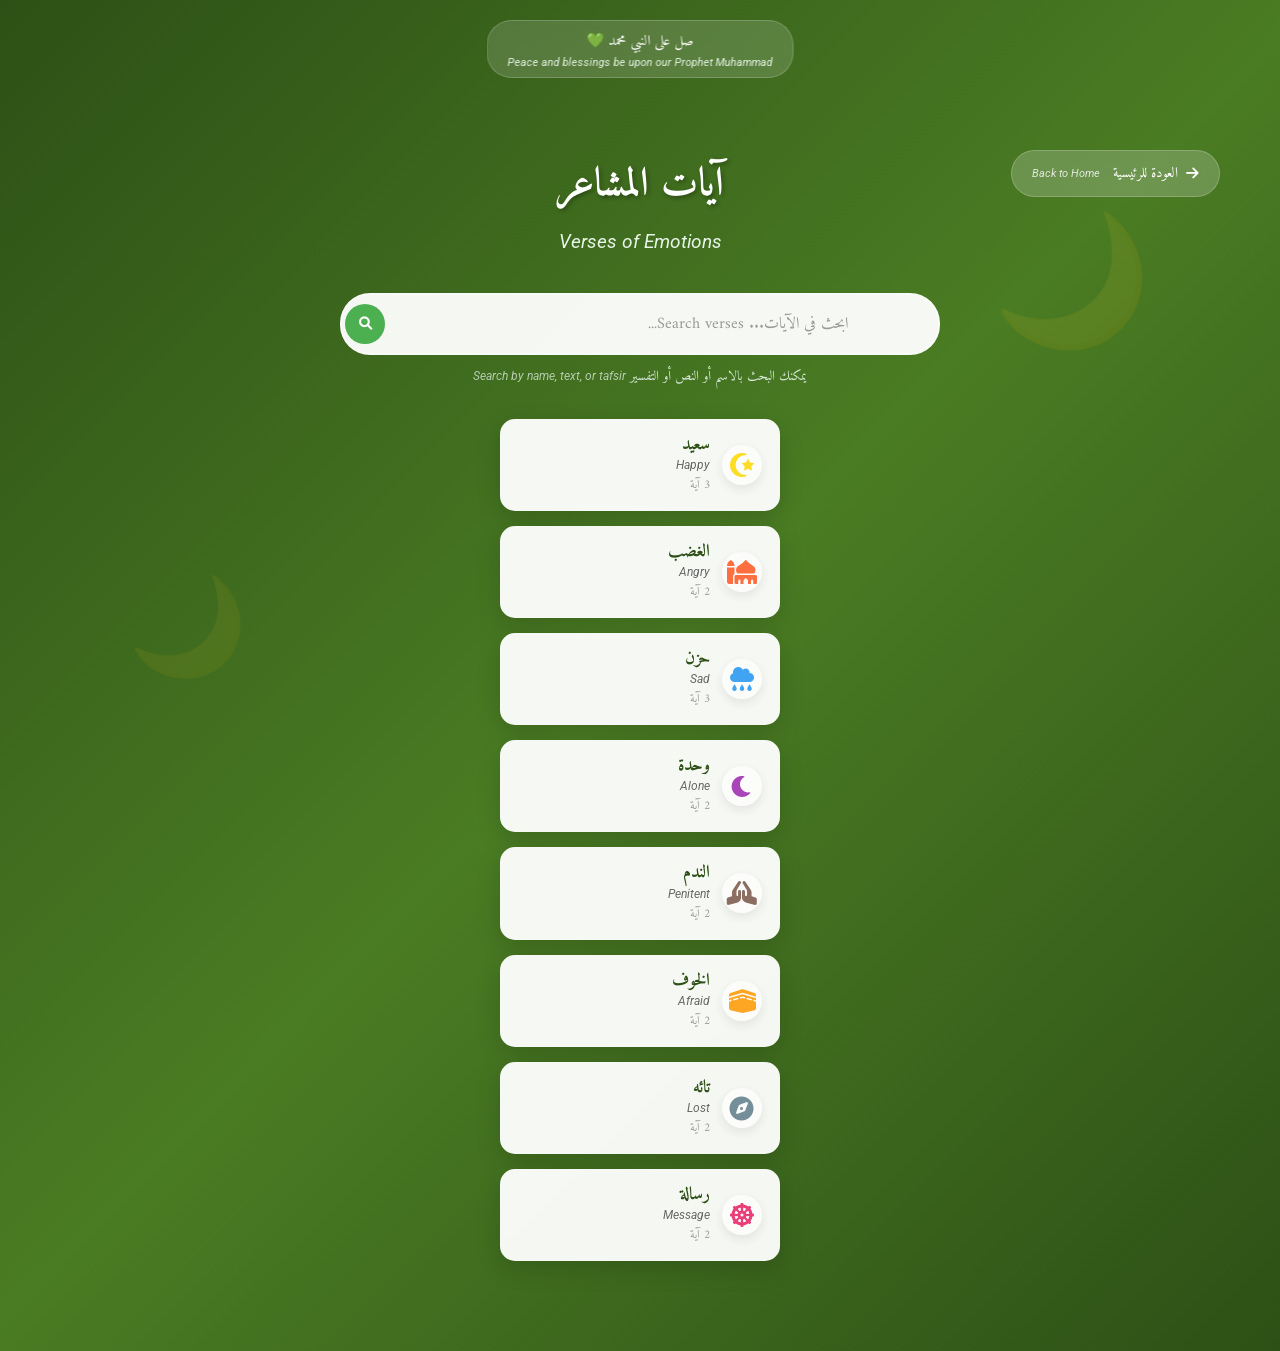
==== ayat.html @ 875b5d79 "Add files via upload" ====
<!DOCTYPE html>
<html lang="ar" dir="rtl">
<head>
    <meta charset="UTF-8">
    <meta name="viewport" content="width=device-width, initial-scale=1.0">
    <title>آيات المشاعر - Verses of Emotions - BASIRA IMAN</title>
    <link rel="stylesheet" href="style.css">
    <link rel="stylesheet" href="https://cdnjs.cloudflare.com/ajax/libs/font-awesome/6.0.0/css/all.min.css">
</head>
<body>
    <!-- النقاط البيضاء المتحركة -->
    <div class="floating-dots" id="floatingDots"></div>

    <!-- تذكير الصلاة على النبي -->
    <div class="prayer-reminder">
        <div class="prayer-ar">صل على النبي محمد 💚</div>
        <div class="prayer-en">Peace and blessings be upon our Prophet Muhammad</div>
    </div>

    <!-- المحتوى الرئيسي -->
    <div class="container">
        <!-- رأس الصفحة -->
        <header class="page-header">
            <a href="index.html" class="back-btn" id="backBtn">
                <i class="fas fa-arrow-right"></i>
                <span id="backText">العودة للرئيسية</span>
                <span class="back-btn-en" id="backTextEn">Back to Home</span>
            </a>
            <div class="page-title">
                <h1 class="title-ar" id="pageTitle">آيات المشاعر</h1>
                <p class="title-en" id="pageSubtitle">Verses of Emotions</p>
            </div>
        </header>

        <!-- شريط البحث -->
        <section class="search-section" id="searchSection">
            <div class="search-container">
                <input type="text" id="searchInput" class="search-input" placeholder="ابحث في الآيات... Search verses...">
                <button class="search-btn" onclick="performSearch()">
                    <i class="fas fa-search"></i>
                </button>
                <button class="search-clear-btn" id="searchClearBtn" onclick="clearSearch()" style="display:none;">
                    <i class="fas fa-times"></i>
                </button>
            </div>
            <div class="search-hint">
                <span>يمكنك البحث بالاسم أو النص أو التفسير</span>
                <span class="search-hint-en">Search by name, text, or tafsir</span>
            </div>
        </section>

        <!-- شبكة المشاعر (المستوى الأول) -->
        <div class="feelings-grid" id="feelingsGrid">
            <!-- سيتم ملؤها بواسطة JavaScript -->
        </div>

        <!-- قائمة الآيات (المستوى الثاني) -->
        <div class="verses-list" id="versesList" style="display: none;">
            <!-- سيتم ملؤها بواسطة JavaScript -->
        </div>

        <!-- محتوى الآية (المستوى الثالث) -->
        <main class="verse-content" id="verseContent" style="display: none;">
            <!-- نص الآية -->
            <section class="verse-section">
                <div class="verse-header">
                    <h2>نص الآية الكريمة</h2>
                    <div class="verse-actions">
                        <button onclick="toggleFavorite()" class="action-btn favorite-btn" id="favoriteBtn">
                            <i class="fas fa-heart"></i>
                            <span id="favoriteBtnText">إضافة للمفضلة</span>
                        </button>
                    </div>
                </div>
                <div class="verse-text-container" id="verseTextContainer">
                    <p class="verse-text" id="verseText"></p>
                </div>
            </section>

            <!-- التفسير -->
            <section class="interpretation-section">
                <div class="section-header">
                    <h2>التفسير والشرح</h2>
                    <div class="section-icon">
                        <i class="fas fa-book-open"></i>
                    </div>
                </div>
                <div class="interpretation-content" id="tafsirContent">
                </div>
            </section>

            <!-- الترجمة الإنجليزية -->
            <section class="english-section">
                <div class="section-header">
                    <h2>English Translation & Commentary</h2>
                    <div class="section-icon">
                        <i class="fas fa-globe"></i>
                    </div>
                </div>
                <div class="english-content" id="englishContent">
                </div>
            </section>
        </main>
    </div>

    <script>
        // إنشاء النقاط البيضاء المتحركة
        function createFloatingDots() {
            const container = document.getElementById('floatingDots');
            const dotCount = 30;
            for (let i = 0; i < dotCount; i++) {
                const dot = document.createElement('div');
                dot.className = 'dot';
                dot.style.left = Math.random() * 100 + '%';
                dot.style.animationDuration = (10 + Math.random() * 10) + 's';
                dot.style.animationDelay = Math.random() * 5 + 's';
                const size = 3 + Math.random() * 3;
                dot.style.width = size + 'px';
                dot.style.height = size + 'px';
                container.appendChild(dot);
            }
        }
        window.addEventListener('load', createFloatingDots);

        // تحميل البيانات
        let versesData = null;
        let currentEmotion = null;
        let currentVerseIndex = null;
        let currentEmotionColor = '#4CAF50';

        // تعريف المشاعر مع ألوانها
        const emotionsConfig = [
            { key: 'happy', name_ar: 'سعيد', name_en: 'Happy', icon: '<i class="fas fa-star-and-crescent"></i>', color: '#FFD700' },
            { key: 'angry', name_ar: 'الغضب', name_en: 'Angry', icon: '<i class="fas fa-mosque"></i>', color: '#FF5722' },
            { key: 'sad', name_ar: 'حزن', name_en: 'Sad', icon: '<i class="fas fa-cloud-rain"></i>', color: '#2196F3' },
            { key: 'alone', name_ar: 'وحدة', name_en: 'Alone', icon: '<i class="fas fa-moon"></i>', color: '#9C27B0' },
            { key: 'penitent', name_ar: 'الندم', name_en: 'Penitent', icon: '<i class="fas fa-hands-praying"></i>', color: '#795548' },
            { key: 'afraid', name_ar: 'الخوف', name_en: 'Afraid', icon: '<i class="fas fa-kaaba"></i>', color: '#FF9800' },
            { key: 'lost', name_ar: 'تائه', name_en: 'Lost', icon: '<i class="fas fa-compass"></i>', color: '#607D8B' },
            { key: 'message', name_ar: 'رسالة', name_en: 'Message', icon: '<i class="fas fa-dharmachakra"></i>', color: '#E91E63' }
        ];

        // تحميل البيانات من الملف
        fetch('verses_data.json')
            .then(response => response.json())
            .then(data => {
                versesData = data;
                // التحقق من الرابط المباشر
                const hash = window.location.hash;
                if (hash && hash.includes('_')) {
                    const parts = hash.substring(1).split('_');
                    const emotionKey = parts[0];
                    const verseIndex = parseInt(parts[1]);
                    if (versesData[emotionKey] && versesData[emotionKey].verses[verseIndex]) {
                        showVerse(emotionKey, verseIndex);
                        return;
                    }
                }
                showFeelings();
            })
            .catch(error => {
                console.error('خطأ في تحميل البيانات:', error);
            });

        // عرض المشاعر (المستوى الأول)
        function showFeelings() {
            const feelingsGrid = document.getElementById('feelingsGrid');
            const versesList = document.getElementById('versesList');
            const verseContent = document.getElementById('verseContent');
            const searchSection = document.getElementById('searchSection');

            animateTransition(() => {
                feelingsGrid.style.display = 'grid';
                versesList.style.display = 'none';
                verseContent.style.display = 'none';
                searchSection.style.display = 'block';

                document.getElementById('pageTitle').textContent = 'آيات المشاعر';
                document.getElementById('pageSubtitle').textContent = 'Verses of Emotions';
                document.getElementById('backBtn').href = 'index.html';
                document.getElementById('backBtn').onclick = null;
                document.getElementById('backText').textContent = 'العودة للرئيسية';
                document.getElementById('backTextEn').textContent = 'Back to Home';

                feelingsGrid.innerHTML = emotionsConfig.map(emotion => {
                    const data = versesData[emotion.key];
                    const count = data && data.verses ? data.verses.length : 0;
                    return `
                        <a href="#" onclick="showVersesList('${emotion.key}'); return false;" class="feeling-card" style="--feeling-color: ${emotion.color}">
                            <div class="feeling-icon" style="color: ${emotion.color}">${emotion.icon}</div>
                            <div class="feeling-content">
                                <div class="feeling-title">${emotion.name_ar}</div>
                                <div class="feeling-title-en">${emotion.name_en}</div>
                                <div class="verses-count">${count} آية</div>
                            </div>
                        </a>
                    `;
                }).join('');
            });
        }

        // عرض قائمة الآيات (المستوى الثاني)
        function showVersesList(emotionKey) {
            currentEmotion = emotionKey;
            const data = versesData[emotionKey];
            const emotionCfg = emotionsConfig.find(e => e.key === emotionKey);
            currentEmotionColor = emotionCfg ? emotionCfg.color : '#4CAF50';

            const feelingsGrid = document.getElementById('feelingsGrid');
            const versesList = document.getElementById('versesList');
            const verseContent = document.getElementById('verseContent');
            const searchSection = document.getElementById('searchSection');

            animateTransition(() => {
                feelingsGrid.style.display = 'none';
                versesList.style.display = 'grid';
                verseContent.style.display = 'none';
                searchSection.style.display = 'block';

                document.getElementById('pageTitle').textContent = 'آيات ' + data.name_ar;
                document.getElementById('pageSubtitle').textContent = 'Verses of ' + data.name_en;
                document.getElementById('backBtn').href = '#';
                document.getElementById('backBtn').onclick = function() { showFeelings(); return false; };
                document.getElementById('backText').textContent = 'العودة لآيات المشاعر';
                document.getElementById('backTextEn').textContent = 'Back to Verses';

                versesList.innerHTML = data.verses.map((verse, index) => {
                    return `
                        <a href="#" onclick="showVerse('${emotionKey}', ${index}); return false;" class="verse-item" style="--verse-color: ${currentEmotionColor}">
                            <div class="verse-item-title">${escapeHtml(verse.name)}</div>
                        </a>
                    `;
                }).join('');

                window.scrollTo(0, 0);
            });
        }

        // عرض الآية الكاملة (المستوى الثالث)
        function showVerse(emotionKey, verseIndex) {
            currentEmotion = emotionKey;
            currentVerseIndex = verseIndex;

            const data = versesData[emotionKey];
            const verse = data.verses[verseIndex];
            const emotionCfg = emotionsConfig.find(e => e.key === emotionKey);
            currentEmotionColor = emotionCfg ? emotionCfg.color : '#4CAF50';

            const feelingsGrid = document.getElementById('feelingsGrid');
            const versesList = document.getElementById('versesList');
            const verseContent = document.getElementById('verseContent');
            const searchSection = document.getElementById('searchSection');

            animateTransition(() => {
                feelingsGrid.style.display = 'none';
                versesList.style.display = 'none';
                verseContent.style.display = 'block';
                searchSection.style.display = 'none';

                document.getElementById('pageTitle').textContent = verse.name;
                document.getElementById('pageSubtitle').textContent = data.name_en + ' Verse';
                document.getElementById('backBtn').href = '#';
                document.getElementById('backBtn').onclick = function() { showVersesList(emotionKey); return false; };
                document.getElementById('backText').textContent = 'العودة لقائمة ' + data.name_ar;
                document.getElementById('backTextEn').textContent = 'Back to ' + data.name_en + ' List';

                // نص الآية مع لون المشاعر
                document.getElementById('verseText').textContent = verse.text;
                const verseTextContainer = document.getElementById('verseTextContainer');
                verseTextContainer.style.borderRightColor = currentEmotionColor;
                verseTextContainer.style.boxShadow = `0 4px 20px ${currentEmotionColor}30`;

                // التفسير
                const tafsirParagraphs = verse.tafsir_ar.split('\n\n').filter(p => p.trim());
                document.getElementById('tafsirContent').innerHTML = tafsirParagraphs.map(p => 
                    `<p>${escapeHtml(p.trim())}</p>`
                ).join('');

                // الترجمة الإنجليزية
                const englishParts = verse.english.split('\n\n').filter(p => p.trim());
                document.getElementById('englishContent').innerHTML = englishParts.map(part => {
                    part = part.trim();
                    if (part.startsWith('Allah says:') || part.includes('﴿') || part.includes('[')) {
                        return `<p class="english-verse">${escapeHtml(part)}</p>`;
                    } else {
                        return `<p>${escapeHtml(part)}</p>`;
                    }
                }).join('');

                // تحديث زر المفضلة
                updateFavoriteButton();

                window.scrollTo(0, 0);
            });
        }

        // البحث في الآيات - محسّن
        function performSearch() {
            const searchTerm = document.getElementById('searchInput').value.trim();

            if (!searchTerm) {
                showFeelings();
                return;
            }

            // عرض زر المسح
            document.getElementById('searchClearBtn').style.display = 'flex';

            const feelingsGrid = document.getElementById('feelingsGrid');
            const versesList = document.getElementById('versesList');
            const verseContent = document.getElementById('verseContent');

            animateTransition(() => {
                feelingsGrid.style.display = 'none';
                versesList.style.display = 'grid';
                verseContent.style.display = 'none';

                document.getElementById('pageTitle').textContent = 'نتائج البحث';
                document.getElementById('pageSubtitle').textContent = 'Search Results';
                document.getElementById('backBtn').href = '#';
                document.getElementById('backBtn').onclick = function() { showFeelings(); return false; };
                document.getElementById('backText').textContent = 'العودة لآيات المشاعر';
                document.getElementById('backTextEn').textContent = 'Back to Verses';

                // تحسين البحث: تقسيم المصطلحات وتطبيع النص
                const searchTerms = searchTerm.toLowerCase()
                    .replace(/[ًٌٍَُِّْٰ]/g, '') // إزالة التشكيل
                    .split(/\s+/)
                    .filter(t => t.length > 0);

                let results = [];
                let scoredResults = [];

                Object.keys(versesData).forEach(emotionKey => {
                    const data = versesData[emotionKey];
                    const emotionCfg = emotionsConfig.find(e => e.key === emotionKey);
                    data.verses.forEach((verse, index) => {
                        // تطبيع نص الآية
                        const verseNameNorm = verse.name.toLowerCase().replace(/[ًٌٍَُِّْٰ]/g, '');
                        const verseTextNorm = verse.text.toLowerCase().replace(/[ًٌٍَُِّْٰ]/g, '');
                        const tafsirNorm = verse.tafsir_ar.toLowerCase().replace(/[ًٌٍَُِّْٰ]/g, '');
                        const englishNorm = verse.english.toLowerCase();

                        let score = 0;
                        let matchFound = false;

                        searchTerms.forEach(term => {
                            // مطابقة تامة في الاسم (أعلى أولوية)
                            if (verseNameNorm.includes(term)) {
                                score += 10;
                                matchFound = true;
                            }
                            // مطابقة في النص
                            if (verseTextNorm.includes(term)) {
                                score += 5;
                                matchFound = true;
                            }
                            // مطابقة في التفسير
                            if (tafsirNorm.includes(term)) {
                                score += 3;
                                matchFound = true;
                            }
                            // مطابقة في الإنجليزية
                            if (englishNorm.includes(term)) {
                                score += 2;
                                matchFound = true;
                            }
                        });

                        if (matchFound) {
                            scoredResults.push({
                                emotionKey: emotionKey,
                                index: index,
                                verse: verse,
                                score: score,
                                color: emotionCfg ? emotionCfg.color : '#4CAF50'
                            });
                        }
                    });
                });

                // ترتيب حسب الأهمية
                scoredResults.sort((a, b) => b.score - a.score);

                if (scoredResults.length === 0) {
                    versesList.innerHTML = `
                        <div style="text-align: center; padding: 40px; color: #fff; font-size: 1.2rem;">
                            <div style="font-size: 3rem; margin-bottom: 15px;">🔍</div>
                            <div>لم يتم العثور على نتائج</div>
                            <div style="font-size: 0.9rem; color: #d4e6d4; margin-top: 10px;">No results found</div>
                        </div>`;
                } else {
                    versesList.innerHTML = scoredResults.map(result => {
                        return `
                            <a href="#" onclick="showVerse('${result.emotionKey}', ${result.index}); return false;" class="verse-item" style="--verse-color: ${result.color}">
                                <div class="verse-item-title">${escapeHtml(result.verse.name)}</div>
                                <div class="verse-item-emotion" style="color: ${result.color}">${escapeHtml(versesData[result.emotionKey].name_ar)}</div>
                            </a>
                        `;
                    }).join('');
                }

                window.scrollTo(0, 0);
            });
        }

        // مسح البحث
        function clearSearch() {
            document.getElementById('searchInput').value = '';
            document.getElementById('searchClearBtn').style.display = 'none';
            showFeelings();
        }

        // البحث عند الضغط على Enter
        document.addEventListener('DOMContentLoaded', function() {
            const searchInput = document.getElementById('searchInput');
            if (searchInput) {
                searchInput.addEventListener('keypress', function(e) {
                    if (e.key === 'Enter') {
                        performSearch();
                    }
                });
                // بحث فوري عند الكتابة (مع تأخير)
                let debounceTimer;
                searchInput.addEventListener('input', function() {
                    clearTimeout(debounceTimer);
                    debounceTimer = setTimeout(() => {
                        if (this.value.trim().length > 0) {
                            performSearch();
                        } else {
                            clearSearch();
                        }
                    }, 300);
                });
            }
        });

        // إدارة المفضلة
        function toggleFavorite() {
            if (!currentEmotion || currentVerseIndex === null) return;

            const data = versesData[currentEmotion];
            const verse = data.verses[currentVerseIndex];

            let favorites = JSON.parse(localStorage.getItem('favorites') || '[]');

            const favoriteId = `verse_${currentEmotion}_${currentVerseIndex}`;
            const existingIndex = favorites.findIndex(f => f.id === favoriteId);

            if (existingIndex !== -1) {
                favorites.splice(existingIndex, 1);
                showNotification('تم إزالة الآية من المفضلة | Removed from favorites');
            } else {
                favorites.push({
                    id: favoriteId,
                    type: 'verse',
                    emotion: data.name_ar,
                    name: verse.name,
                    text: verse.text,
                    emotionKey: currentEmotion,
                    verseIndex: currentVerseIndex,
                    color: currentEmotionColor
                });
                showNotification('تمت إضافة الآية للمفضلة | Added to favorites');
            }

            localStorage.setItem('favorites', JSON.stringify(favorites));
            updateFavoriteButton();
        }

        function updateFavoriteButton() {
            if (!currentEmotion || currentVerseIndex === null) return;

            const favorites = JSON.parse(localStorage.getItem('favorites') || '[]');
            const favoriteId = `verse_${currentEmotion}_${currentVerseIndex}`;
            const isFavorite = favorites.some(f => f.id === favoriteId);

            const btn = document.getElementById('favoriteBtn');
            const btnText = document.getElementById('favoriteBtnText');

            if (isFavorite) {
                btn.classList.add('active');
                btnText.textContent = 'إزالة من المفضلة | Remove';
            } else {
                btn.classList.remove('active');
                btnText.textContent = 'إضافة للمفضلة | Add to Favorites';
            }
        }

        // تنظيف HTML
        function escapeHtml(text) {
            const div = document.createElement('div');
            div.textContent = text;
            return div.innerHTML;
        }

        // إظهار الإشعارات
        function showNotification(message) {
            const notification = document.createElement('div');
            notification.className = 'notification';
            notification.textContent = message;
            document.body.appendChild(notification);

            setTimeout(() => {
                notification.classList.add('show');
            }, 100);

            setTimeout(() => {
                notification.classList.remove('show');
                setTimeout(() => {
                    if (notification.parentNode) {
                        document.body.removeChild(notification);
                    }
                }, 300);
            }, 3000);
        }

        // انتقال سلس بين الصفحات
        function animateTransition(callback) {
            const container = document.querySelector('.container');
            container.style.opacity = '0';
            container.style.transform = 'translateY(20px)';
            container.style.transition = 'opacity 0.3s ease, transform 0.3s ease';

            setTimeout(() => {
                callback();
                container.style.opacity = '1';
                container.style.transform = 'translateY(0)';
            }, 300);
        }
    </script>
</body>
</html>
---- style.css ----
/* استيراد الخطوط */
@import url('https://fonts.googleapis.com/css2?family=Amiri:wght@400;700&family=Roboto:wght@300;400;500;700&display=swap');

/* إعدادات عامة */
* {
    margin: 0;
    padding: 0;
    box-sizing: border-box;
}

body {
    font-family: 'Amiri', serif;
    background: linear-gradient(135deg, #2d5016 0%, #4a7c23 50%, #2d5016 100%);
    min-height: 100vh;
    color: white;
    position: relative;
    overflow-x: hidden;
    transition: background 0.5s ease;
}

/* الوضع الفاتح */
body.light-mode {
    background: linear-gradient(135deg, #e8f5e8 0%, #d4edda 50%, #e8f5e8 100%);
    color: #2d5016;
}

body.light-mode .prayer-reminder {
    background: rgba(45, 80, 22, 0.1);
    border-color: rgba(45, 80, 22, 0.2);
}

body.light-mode .prayer-reminder .prayer-ar,
body.light-mode .prayer-reminder .prayer-en {
    color: #2d5016;
}

body.light-mode .site-name {
    color: #2d5016;
    text-shadow: 2px 2px 4px rgba(0,0,0,0.1);
}

body.light-mode .subtitle-ar {
    color: #4a7c23;
}

body.light-mode .subtitle-en {
    color: #6b9b3a;
}

body.light-mode .title-ar {
    color: #2d5016;
}

body.light-mode .title-en {
    color: #4a7c23;
}

body.light-mode .verse-of-day {
    background: rgba(255, 255, 255, 0.9);
    box-shadow: 0 8px 30px rgba(0,0,0,0.1);
}

body.light-mode .vod-text {
    color: #1a1a1a;
}

body.light-mode .vod-ref {
    color: #666;
}

body.light-mode .back-btn {
    background: rgba(45, 80, 22, 0.1);
    color: #2d5016;
}

body.light-mode .back-btn:hover {
    background: rgba(45, 80, 22, 0.2);
}

body.light-mode .search-input {
    background: rgba(255, 255, 255, 0.95);
    color: #2d5016;
    border-color: rgba(45, 80, 22, 0.3);
}

body.light-mode .search-hint,
body.light-mode .search-hint-en {
    color: #4a7c23;
}

body.light-mode .option-card {
    background: rgba(255, 255, 255, 0.95);
}

body.light-mode .option-title-ar {
    color: #2d5016;
}

body.light-mode .feeling-card {
    background: rgba(255, 255, 255, 0.95);
}

body.light-mode .feeling-title {
    color: #2d5016;
}

body.light-mode .verse-item {
    background: rgba(255, 255, 255, 0.95);
}

body.light-mode .verse-item-title {
    color: #2d5016;
}

body.light-mode .verse-header h2,
body.light-mode .section-header h2 {
    color: #2d5016;
}

body.light-mode .section-icon {
    color: #2d5016;
}

body.light-mode .verse-text-container .verse-text {
    color: #1a1a1a;
}

body.light-mode .interpretation-content p,
body.light-mode .english-content p {
    color: #333;
}

body.light-mode .social-link {
    background: rgba(255, 255, 255, 0.95);
}

body.light-mode .social-title {
    color: #2d5016;
}

body.light-mode .support-text {
    color: #2d5016;
}

body.light-mode .support-text-en {
    color: #4a7c23;
}

body.light-mode .favorites-empty {
    background: rgba(255, 255, 255, 0.9);
}

body.light-mode .favorites-empty-text {
    color: #2d5016;
}

body.light-mode .favorites-empty-hint {
    color: #4a7c23;
}

body.light-mode .favorite-item {
    background: rgba(255, 255, 255, 0.95);
}

body.light-mode .favorite-item-title {
    color: #2d5016;
}

body.light-mode .favorite-item-text {
    color: #333;
}

body.light-mode .verse-item-emotion {
    color: #4a7c23;
}

/* زر تبديل الوضع */
.theme-toggle {
    position: fixed;
    top: 20px;
    right: 20px;
    width: 45px;
    height: 45px;
    border-radius: 50%;
    background: rgba(255, 255, 255, 0.2);
    backdrop-filter: blur(10px);
    border: 2px solid rgba(255, 255, 255, 0.3);
    color: white;
    font-size: 1.2rem;
    cursor: pointer;
    transition: all 0.3s ease;
    z-index: 1001;
    display: flex;
    align-items: center;
    justify-content: center;
}

.theme-toggle:hover {
    transform: scale(1.1) rotate(15deg);
    background: rgba(255, 255, 255, 0.3);
    box-shadow: 0 0 20px rgba(255, 255, 255, 0.3);
}

body.light-mode .theme-toggle {
    background: rgba(45, 80, 22, 0.1);
    border-color: rgba(45, 80, 22, 0.3);
    color: #2d5016;
}

body.light-mode .theme-toggle:hover {
    background: rgba(45, 80, 22, 0.2);
    box-shadow: 0 0 20px rgba(45, 80, 22, 0.2);
}

/* شاشة التحميل */
.loading-screen {
    position: fixed;
    top: 0;
    left: 0;
    width: 100%;
    height: 100%;
    background: linear-gradient(135deg, #1a3a0a 0%, #2d5016 50%, #1a3a0a 100%);
    z-index: 9999;
    display: flex;
    align-items: center;
    justify-content: center;
    transition: opacity 0.8s ease, visibility 0.8s ease;
}

.loading-screen.fade-out {
    opacity: 0;
    visibility: hidden;
}

.loading-content {
    text-align: center;
    animation: loadingPulse 2s ease-in-out infinite;
}

.loading-moon {
    font-size: 5rem;
    margin-bottom: 20px;
    animation: moonFloat 3s ease-in-out infinite;
}

.loading-stars {
    margin-bottom: 20px;
}

.loading-stars .star {
    font-size: 1.5rem;
    margin: 0 10px;
    display: inline-block;
    animation: starTwinkle 1.5s ease-in-out infinite;
}

.loading-stars .star:nth-child(2) {
    animation-delay: 0.5s;
}

.loading-stars .star:nth-child(3) {
    animation-delay: 1s;
}

.loading-text {
    font-size: 2.5rem;
    font-weight: 700;
    color: #fff;
    margin-bottom: 5px;
    text-shadow: 2px 2px 4px rgba(0,0,0,0.3);
}

.loading-text-en {
    font-size: 1.5rem;
    color: #d4e6d4;
    font-family: 'Roboto', sans-serif;
    font-weight: 300;
    margin-bottom: 20px;
}

.loading-bar {
    width: 200px;
    height: 4px;
    background: rgba(255, 255, 255, 0.2);
    border-radius: 2px;
    margin: 0 auto 15px;
    overflow: hidden;
}

.loading-bar-fill {
    width: 0%;
    height: 100%;
    background: linear-gradient(90deg, #4CAF50, #81C784);
    border-radius: 2px;
    animation: loadingProgress 1.5s ease-in-out forwards;
}

.loading-subtitle {
    font-size: 1rem;
    color: #b8d4b8;
    font-family: 'Roboto', sans-serif;
    font-style: italic;
}

@keyframes loadingPulse {
    0%, 100% { transform: scale(1); }
    50% { transform: scale(1.02); }
}

@keyframes moonFloat {
    0%, 100% { transform: translateY(0px) rotate(0deg); }
    50% { transform: translateY(-15px) rotate(5deg); }
}

@keyframes starTwinkle {
    0%, 100% { opacity: 0.3; transform: scale(0.8); }
    50% { opacity: 1; transform: scale(1.2); }
}

@keyframes loadingProgress {
    0% { width: 0%; }
    50% { width: 60%; }
    100% { width: 100%; }
}

/* خلفية الهلال المتحركة */
body::before {
    content: '🌙';
    position: fixed;
    top: 20%;
    right: 10%;
    font-size: 8rem;
    opacity: 0.1;
    animation: float 6s ease-in-out infinite;
    z-index: 0;
}

body::after {
    content: '🌙';
    position: fixed;
    bottom: 20%;
    left: 10%;
    font-size: 6rem;
    opacity: 0.08;
    animation: float 8s ease-in-out infinite reverse;
    z-index: 0;
}

@keyframes float {
    0%, 100% { transform: translateY(0px) rotate(0deg); }
    50% { transform: translateY(-20px) rotate(5deg); }
}

/* النقاط البيضاء المتحركة */
.floating-dots {
    position: fixed;
    top: 0;
    left: 0;
    width: 100%;
    height: 100%;
    pointer-events: none;
    z-index: 0;
    overflow: hidden;
}

.dot {
    position: absolute;
    bottom: -10px;
    width: 4px;
    height: 4px;
    background: rgba(255, 255, 255, 0.6);
    border-radius: 50%;
    animation: rise linear infinite;
}

@keyframes rise {
    0% {
        bottom: -10px;
        opacity: 0;
    }
    10% {
        opacity: 1;
    }
    90% {
        opacity: 1;
    }
    100% {
        bottom: 110vh;
        opacity: 0;
    }
}

/* تذكير الصلاة على النبي */
.prayer-reminder {
    position: fixed;
    top: 20px;
    left: 50%;
    transform: translateX(-50%);
    background: rgba(255, 255, 255, 0.15);
    backdrop-filter: blur(10px);
    border: 1px solid rgba(255, 255, 255, 0.2);
    border-radius: 25px;
    padding: 8px 20px;
    z-index: 1000;
    animation: glow 3s ease-in-out infinite alternate;
    text-align: center;
}

.prayer-reminder .prayer-ar {
    font-size: 0.9rem;
    color: #fff;
    margin-bottom: 2px;
}

.prayer-reminder .prayer-en {
    font-size: 0.7rem;
    color: #e8f5e8;
    font-family: 'Roboto', sans-serif;
    font-style: italic;
}

@keyframes glow {
    0% { box-shadow: 0 0 10px rgba(255, 255, 255, 0.2); }
    100% { box-shadow: 0 0 20px rgba(255, 255, 255, 0.4); }
}

/* حاوي المحتوى الرئيسي */
.container {
    position: relative;
    z-index: 1;
    max-width: 1200px;
    margin: 0 auto;
    padding: 100px 20px 50px;
    transition: opacity 0.3s ease, transform 0.3s ease;
}

/* عنوان الموقع الرئيسي */
.site-title {
    text-align: center;
    margin-bottom: 40px;
}

.site-name {
    font-size: 4rem;
    font-weight: 700;
    color: #fff;
    margin-bottom: 15px;
    text-shadow: 2px 2px 4px rgba(0,0,0,0.3);
    animation: titleGlow 4s ease-in-out infinite alternate;
}

.site-subtitle {
    display: flex;
    justify-content: center;
    align-items: center;
    gap: 15px;
    flex-wrap: wrap;
}

.subtitle-ar {
    font-size: 1.4rem;
    color: #d4e6d4;
    font-weight: 500;
}

.subtitle-en {
    font-size: 1rem;
    color: #b8d4b8;
    font-style: italic;
    font-family: 'Roboto', sans-serif;
    font-weight: 300;
}

@keyframes titleGlow {
    0% { text-shadow: 2px 2px 4px rgba(0,0,0,0.3), 0 0 20px rgba(255,255,255,0.3); }
    100% { text-shadow: 2px 2px 4px rgba(0,0,0,0.3), 0 0 30px rgba(255,255,255,0.5); }
}

/* آية اليوم */
.verse-of-day {
    max-width: 700px;
    margin: 0 auto 40px;
    background: rgba(255, 255, 255, 0.15);
    backdrop-filter: blur(15px);
    border-radius: 20px;
    padding: 25px;
    border: 1px solid rgba(255, 255, 255, 0.2);
    box-shadow: 0 8px 30px rgba(0, 0, 0, 0.15);
    transition: all 0.3s ease;
}

.verse-of-day:hover {
    transform: translateY(-3px);
    box-shadow: 0 12px 40px rgba(0, 0, 0, 0.2);
}

.vod-header {
    display: flex;
    align-items: center;
    gap: 12px;
    margin-bottom: 20px;
    padding-bottom: 15px;
    border-bottom: 1px solid rgba(255, 255, 255, 0.2);
}

.vod-icon {
    font-size: 2rem;
}

.vod-title {
    display: flex;
    flex-direction: column;
}

.vod-title-ar {
    font-size: 1.3rem;
    font-weight: 700;
    color: #fff;
}

.vod-title-en {
    font-size: 0.85rem;
    color: #d4e6d4;
    font-family: 'Roboto', sans-serif;
    font-style: italic;
}

.vod-content {
    margin-bottom: 20px;
    transition: all 0.3s ease;
}

.vod-text {
    font-size: 1.4rem;
    line-height: 2;
    color: #fff;
    text-align: center;
    margin-bottom: 10px;
    font-weight: 600;
}

.vod-ref {
    font-size: 1rem;
    color: #d4e6d4;
    text-align: center;
    font-style: italic;
}

.vod-actions {
    display: flex;
    gap: 10px;
    justify-content: center;
    flex-wrap: wrap;
}

.vod-refresh-btn,
.vod-read-btn {
    background: rgba(255, 255, 255, 0.2);
    color: white;
    border: 2px solid rgba(255, 255, 255, 0.3);
    padding: 8px 16px;
    border-radius: 25px;
    font-family: 'Amiri', serif;
    font-size: 0.85rem;
    cursor: pointer;
    transition: all 0.3s ease;
    display: flex;
    align-items: center;
    gap: 6px;
}

.vod-refresh-btn:hover,
.vod-read-btn:hover {
    background: rgba(255, 255, 255, 0.3);
    transform: translateY(-2px);
    box-shadow: 0 4px 15px rgba(0, 0, 0, 0.2);
}

.vod-refresh-en,
.vod-read-en {
    font-family: 'Roboto', sans-serif;
    font-size: 0.7rem;
    font-style: italic;
    opacity: 0.8;
}

body.light-mode .vod-refresh-btn,
body.light-mode .vod-read-btn {
    background: rgba(45, 80, 22, 0.1);
    border-color: rgba(45, 80, 22, 0.3);
    color: #2d5016;
}

body.light-mode .vod-refresh-btn:hover,
body.light-mode .vod-read-btn:hover {
    background: rgba(45, 80, 22, 0.2);
}

/* الخيارات الرئيسية */
.main-options {
    display: flex;
    justify-content: center;
    align-items: center;
    min-height: 40vh;
}

.options-container {
    display: flex;
    flex-direction: column;
    gap: 15px;
    max-width: 280px;
    width: 100%;
}

/* بطاقة الخيار */
.option-card {
    background: rgba(255, 255, 255, 0.95);
    border-radius: 15px;
    padding: 12px 15px;
    cursor: pointer;
    transition: all 0.4s cubic-bezier(0.4, 0, 0.2, 1);
    box-shadow: 0 8px 25px rgba(0,0,0,0.15);
    border: 3px solid transparent;
    position: relative;
    overflow: hidden;
    backdrop-filter: blur(10px);
    display: flex;
    align-items: center;
    gap: 12px;
    text-decoration: none;
    color: inherit;
}

.option-card::before {
    content: '';
    position: absolute;
    top: 0;
    left: 0;
    right: 0;
    height: 4px;
    background: var(--option-color);
    transform: scaleX(0);
    transition: transform 0.4s ease;
}

.option-card:hover::before {
    transform: scaleX(1);
}

.option-card:hover {
    transform: translateY(-5px) scale(1.02);
    box-shadow: 0 15px 35px rgba(0,0,0,0.25);
    border-color: var(--option-color);
    background: rgba(255, 255, 255, 1);
}

/* ألوان الخيارات */
.option-card:nth-child(1) { --option-color: #4CAF50; }
.option-card:nth-child(2) { --option-color: #2196F3; }
.option-card:nth-child(3) { --option-color: #FF9800; }
.option-card:nth-child(4) { --option-color: #E91E63; }

/* أيقونة الخيار */
.option-icon {
    width: 40px;
    height: 40px;
    font-size: 1.5rem;
    color: var(--option-color);
    display: flex;
    align-items: center;
    justify-content: center;
    background: rgba(255, 255, 255, 0.8);
    border-radius: 50%;
    box-shadow: 0 4px 12px rgba(0,0,0,0.1);
    transition: all 0.3s ease;
    flex-shrink: 0;
}

.option-card:hover .option-icon {
    transform: scale(1.1) rotate(5deg);
    background: var(--option-color);
    color: white;
    box-shadow: 0 6px 20px rgba(0,0,0,0.2);
}

/* محتوى الخيار */
.option-content {
    flex: 1;
    text-align: right;
}

.option-title-ar {
    font-size: 1.1rem;
    font-weight: 700;
    color: #2d5016;
    margin-bottom: 3px;
    line-height: 1.2;
}

.option-title-en {
    font-size: 0.75rem;
    color: #666;
    font-family: 'Roboto', sans-serif;
    font-style: italic;
}

/* رأس الصفحة الداخلية */
.page-header {
    text-align: center;
    margin-bottom: 40px;
    position: relative;
}

/* زر العودة المحسّن */
.back-btn {
    position: absolute;
    top: 0;
    right: 0;
    background: rgba(255, 255, 255, 0.2);
    color: white;
    border: none;
    padding: 10px 20px;
    border-radius: 25px;
    cursor: pointer;
    transition: all 0.3s ease;
    font-family: 'Amiri', serif;
    font-size: 0.9rem;
    text-decoration: none;
    display: inline-flex;
    align-items: center;
    gap: 8px;
    backdrop-filter: blur(10px);
    border: 1px solid rgba(255, 255, 255, 0.2);
}

.back-btn:hover {
    background: rgba(255, 255, 255, 0.3);
    transform: translateX(5px);
    box-shadow: 0 4px 15px rgba(0, 0, 0, 0.2);
}

.back-btn i {
    transition: transform 0.3s ease;
}

.back-btn:hover i {
    transform: translateX(-3px);
}

.back-btn-en {
    font-family: 'Roboto', sans-serif;
    font-size: 0.7rem;
    font-style: italic;
    opacity: 0.8;
    margin-right: 5px;
}

.page-title {
    margin-top: 50px;
}

.title-ar {
    font-size: 2.5rem;
    color: #fff;
    margin-bottom: 10px;
    text-shadow: 2px 2px 4px rgba(0,0,0,0.3);
}

.title-en {
    font-size: 1.2rem;
    color: #e8f5e8;
    font-family: 'Roboto', sans-serif;
    font-style: italic;
    margin-bottom: 15px;
}

/* شريط البحث */
.search-section {
    margin-bottom: 30px;
}

.search-container {
    max-width: 600px;
    margin: 0 auto;
    position: relative;
}

.search-input {
    width: 100%;
    padding: 15px 90px 15px 20px;
    border-radius: 30px;
    border: 2px solid rgba(255, 255, 255, 0.3);
    background: rgba(255, 255, 255, 0.95);
    font-family: 'Amiri', serif;
    font-size: 1rem;
    color: #2d5016;
    transition: all 0.3s ease;
}

.search-input:focus {
    outline: none;
    border-color: #4CAF50;
    box-shadow: 0 0 20px rgba(76, 175, 80, 0.3);
}

.search-input::placeholder {
    color: #999;
}

.search-btn {
    position: absolute;
    left: 5px;
    top: 50%;
    transform: translateY(-50%);
    background: #4CAF50;
    color: white;
    border: none;
    width: 40px;
    height: 40px;
    border-radius: 50%;
    cursor: pointer;
    transition: all 0.3s ease;
    display: flex;
    align-items: center;
    justify-content: center;
}

.search-btn:hover {
    background: #45a049;
    transform: translateY(-50%) scale(1.1);
}

.search-clear-btn {
    position: absolute;
    left: 50px;
    top: 50%;
    transform: translateY(-50%);
    background: #f44336;
    color: white;
    border: none;
    width: 32px;
    height: 32px;
    border-radius: 50%;
    cursor: pointer;
    transition: all 0.3s ease;
    display: flex;
    align-items: center;
    justify-content: center;
    font-size: 0.8rem;
}

.search-clear-btn:hover {
    background: #d32f2f;
    transform: translateY(-50%) scale(1.1);
}

.search-hint {
    text-align: center;
    margin-top: 10px;
    font-size: 0.85rem;
    color: #d4e6d4;
}

.search-hint-en {
    font-family: 'Roboto', sans-serif;
    font-size: 0.75rem;
    font-style: italic;
    opacity: 0.8;
}

/* بطاقات المشاعر */
.feelings-grid {
    display: flex;
    flex-direction: column;
    gap: 15px;
    max-width: 280px;
    margin: 0 auto 40px;
}

.feeling-card {
    background: rgba(255, 255, 255, 0.95);
    border-radius: 15px;
    padding: 12px 15px;
    cursor: pointer;
    transition: all 0.4s cubic-bezier(0.4, 0, 0.2, 1);
    box-shadow: 0 8px 25px rgba(0,0,0,0.15);
    border: 3px solid transparent;
    text-decoration: none;
    display: flex;
    align-items: center;
    gap: 12px;
    position: relative;
    overflow: hidden;
}

.feeling-card::before {
    content: '';
    position: absolute;
    top: 0;
    left: 0;
    right: 0;
    height: 4px;
    background: var(--feeling-color, #4CAF50);
    transform: scaleX(0);
    transition: transform 0.4s ease;
}

.feeling-card:hover::before {
    transform: scaleX(1);
}

.feeling-card:hover {
    transform: translateY(-8px) scale(1.03);
    box-shadow: 0 12px 30px rgba(0,0,0,0.2);
    border-color: var(--feeling-color, #4CAF50);
    background: rgba(255, 255, 255, 1);
}

.feeling-icon {
    font-size: 1.5rem;
    display: flex;
    align-items: center;
    justify-content: center;
    width: 40px;
    height: 40px;
    border-radius: 50%;
    background: rgba(255, 255, 255, 0.8);
    box-shadow: 0 4px 12px rgba(0,0,0,0.1);
    transition: all 0.3s ease;
    opacity: 0.85;
    flex-shrink: 0;
}

.feeling-card:hover .feeling-icon {
    transform: scale(1.1) rotate(5deg);
    opacity: 1;
    background: var(--feeling-color, #4CAF50);
    color: white !important;
    box-shadow: 0 6px 20px rgba(0,0,0,0.2);
}

.feeling-content {
    flex: 1;
    text-align: right;
}

.feeling-title {
    font-size: 1.1rem;
    font-weight: 700;
    color: #2d5016;
    margin-bottom: 3px;
    line-height: 1.2;
    transition: color 0.3s ease;
}

.feeling-card:hover .feeling-title {
    color: var(--feeling-color, #4CAF50);
}

.feeling-title-en {
    font-size: 0.75rem;
    color: #666;
    font-family: 'Roboto', sans-serif;
    font-style: italic;
}

.verses-count {
    font-size: 0.75rem;
    color: #999;
    margin-top: 3px;
}

/* قوائم الآيات - ألوان صحيحة */
.verses-list {
    display: flex;
    flex-direction: column;
    gap: 15px;
    max-width: 280px;
    margin: 30px auto 0;
}

.verse-item {
    background: rgba(255, 255, 255, 0.95);
    border-radius: 15px;
    padding: 12px 15px;
    text-decoration: none;
    transition: all 0.4s cubic-bezier(0.4, 0, 0.2, 1);
    box-shadow: 0 8px 25px rgba(0,0,0,0.15);
    border: 3px solid transparent;
    display: block;
    position: relative;
    overflow: hidden;
}

.verse-item::before {
    content: '';
    position: absolute;
    top: 0;
    left: 0;
    right: 0;
    height: 4px;
    background: var(--verse-color, #4CAF50);
    transform: scaleX(0);
    transition: transform 0.4s ease;
}

.verse-item:hover::before {
    transform: scaleX(1);
}

.verse-item:hover {
    transform: translateY(-5px) scale(1.02);
    box-shadow: 0 15px 35px rgba(0,0,0,0.25);
    border-color: var(--verse-color, #4CAF50);
    background: rgba(255, 255, 255, 1);
}

.verse-item:hover .verse-item-title {
    color: var(--verse-color, #4CAF50);
}

.verse-item-title {
    font-size: 1.1rem;
    font-weight: 700;
    color: #2d5016;
    text-align: right;
    transition: color 0.3s ease;
    line-height: 1.2;
}

.verse-item-emotion {
    font-size: 0.8rem;
    color: #999;
    margin-top: 5px;
    text-align: right;
    font-style: italic;
}

/* صفحات الآيات الفردية - ألوان صحيحة ومقروءة */
.verse-content {
    max-width: 900px;
    margin: 0 auto;
}

.verse-section, .interpretation-section, .english-section {
    margin-bottom: 40px;
}

.verse-header, .section-header {
    display: flex;
    align-items: center;
    justify-content: space-between;
    margin-bottom: 20px;
    padding: 15px 20px;
    background: rgba(255, 255, 255, 0.1);
    border-radius: 15px;
    backdrop-filter: blur(10px);
}

body.light-mode .verse-header,
body.light-mode .section-header {
    background: rgba(45, 80, 22, 0.05);
}

.verse-header h2, .section-header h2 {
    color: #fff;
    font-size: 1.4rem;
    font-weight: 600;
}

.section-icon {
    color: #fff;
    font-size: 1.5rem;
    opacity: 0.8;
}

.verse-actions {
    display: flex;
    gap: 10px;
}

.action-btn {
    background: #4CAF50;
    color: white;
    border: none;
    padding: 8px 15px;
    border-radius: 20px;
    font-size: 0.8rem;
    cursor: pointer;
    transition: all 0.3s ease;
    display: flex;
    align-items: center;
    gap: 5px;
    font-family: 'Amiri', serif;
}

.action-btn:hover {
    background: #45a049;
    transform: translateY(-2px);
}

.action-btn .action-btn-en {
    font-family: 'Roboto', sans-serif;
    font-size: 0.65rem;
    font-style: italic;
    opacity: 0.8;
}

.action-btn.favorite-btn {
    background: #E91E63;
}

.action-btn.favorite-btn:hover {
    background: #C2185B;
}

.action-btn.favorite-btn.active {
    background: #FF4081;
}

/* حاويات النصوص - ألوان صحيحة ومقروءة */
.verse-text-container {
    background: rgba(255, 255, 255, 0.98);
    border-radius: 15px;
    padding: 30px;
    margin: 20px 0;
    box-shadow: 0 4px 15px rgba(0, 0, 0, 0.1);
    border-right: 5px solid #4CAF50;
    transition: all 0.3s ease;
}

.verse-text-container .verse-text {
    color: #1a1a1a;
    font-size: 1.5rem;
    line-height: 2;
    font-weight: 600;
    text-align: center;
    direction: rtl;
}

.interpretation-content, .english-content {
    background: rgba(255, 255, 255, 0.98);
    border-radius: 15px;
    padding: 25px;
    box-shadow: 0 4px 15px rgba(0, 0, 0, 0.1);
}

.interpretation-content p, .english-content p {
    color: #333;
    font-size: 1.1rem;
    line-height: 1.9;
    margin-bottom: 15px;
    text-align: right;
    direction: rtl;
}

.english-content p {
    text-align: left;
    direction: ltr;
    font-family: 'Roboto', sans-serif;
}

.english-verse {
    font-style: italic;
    color: #2d5016;
    font-weight: 500;
    background: rgba(76, 175, 80, 0.05);
    padding: 15px;
    border-radius: 10px;
    border-left: 3px solid #4CAF50;
}

/* قسم الدعم */
.support-section {
    text-align: center;
    padding: 40px 20px;
    background: rgba(255, 255, 255, 0.1);
    border-radius: 20px;
    backdrop-filter: blur(10px);
    margin-top: 40px;
}

body.light-mode .support-section {
    background: rgba(45, 80, 22, 0.05);
}

.support-text {
    color: #fff;
    font-size: 1.2rem;
    margin-bottom: 15px;
    line-height: 1.8;
}

.support-text-en {
    color: #d4e6d4;
    font-size: 1rem;
    margin-bottom: 15px;
    line-height: 1.8;
    font-family: 'Roboto', sans-serif;
}

/* روابط التواصل الاجتماعي */
.social-links {
    display: grid;
    grid-template-columns: repeat(auto-fit, minmax(250px, 1fr));
    gap: 20px;
    margin-top: 30px;
}

.social-link {
    background: rgba(255, 255, 255, 0.95);
    border-radius: 15px;
    padding: 20px;
    text-decoration: none;
    display: flex;
    align-items: center;
    gap: 15px;
    transition: all 0.3s ease;
    box-shadow: 0 4px 15px rgba(0, 0, 0, 0.1);
}

.social-link:hover {
    transform: translateY(-5px);
    box-shadow: 0 8px 25px rgba(0, 0, 0, 0.15);
}

.social-icon {
    width: 50px;
    height: 50px;
    border-radius: 50%;
    display: flex;
    align-items: center;
    justify-content: center;
    font-size: 1.5rem;
    color: white;
}

.whatsapp-link .social-icon { background: #25D366; }
.facebook-link .social-icon { background: #1877F2; }
.instagram-link .social-icon { background: linear-gradient(45deg, #F58529, #DD2A7B, #8134AF); }
.tiktok-link .social-icon { background: #000; }

.social-content {
    flex: 1;
    text-align: right;
}

.social-title {
    font-size: 1.2rem;
    font-weight: 700;
    color: #2d5016;
    margin-bottom: 2px;
}

.social-title-en {
    font-size: 0.8rem;
    color: #888;
    font-family: 'Roboto', sans-serif;
    font-style: italic;
    margin-bottom: 5px;
}

.social-description {
    font-size: 0.9rem;
    color: #666;
}

.social-description-en {
    font-size: 0.75rem;
    color: #999;
    font-family: 'Roboto', sans-serif;
    font-style: italic;
}

/* الإشعارات */
.notification {
    position: fixed;
    bottom: 30px;
    right: 30px;
    background: #4CAF50;
    color: white;
    padding: 15px 25px;
    border-radius: 10px;
    box-shadow: 0 4px 15px rgba(0, 0, 0, 0.2);
    z-index: 2000;
    opacity: 0;
    transform: translateY(20px);
    transition: all 0.3s ease;
    font-family: 'Amiri', serif;
    max-width: 350px;
    text-align: center;
}

.notification.show {
    opacity: 1;
    transform: translateY(0);
}

/* صفحة المفضلة */
.favorites-empty {
    text-align: center;
    padding: 60px 20px;
    background: rgba(255, 255, 255, 0.1);
    border-radius: 20px;
    backdrop-filter: blur(10px);
}

.favorites-empty-icon {
    font-size: 4rem;
    margin-bottom: 20px;
}

.favorites-empty-text {
    font-size: 1.3rem;
    color: #fff;
    margin-bottom: 5px;
}

.favorites-empty-text-en {
    font-size: 1rem;
    color: #d4e6d4;
    margin-bottom: 15px;
    font-family: 'Roboto', sans-serif;
    font-style: italic;
}

.favorites-empty-hint {
    font-size: 1rem;
    color: #d4e6d4;
    margin-bottom: 5px;
}

.favorites-empty-hint-en {
    font-size: 0.85rem;
    color: #b8d4b8;
    font-family: 'Roboto', sans-serif;
    font-style: italic;
}

.favorites-list {
    display: grid;
    gap: 20px;
}

.favorite-item {
    background: rgba(255, 255, 255, 0.95);
    border-radius: 15px;
    padding: 20px;
    box-shadow: 0 4px 15px rgba(0, 0, 0, 0.1);
    border-right: 4px solid #E91E63;
    position: relative;
    transition: all 0.3s ease;
}

.favorite-item:hover {
    transform: translateY(-3px);
    box-shadow: 0 8px 25px rgba(0, 0, 0, 0.15);
}

.favorite-item-header {
    display: flex;
    justify-content: space-between;
    align-items: center;
    margin-bottom: 15px;
    flex-wrap: wrap;
    gap: 10px;
}

.favorite-item-title {
    font-size: 1.2rem;
    font-weight: 700;
    color: #2d5016;
}

.favorite-item-type {
    font-size: 0.85rem;
    color: #666;
    background: #f0f0f0;
    padding: 4px 12px;
    border-radius: 15px;
}

.favorite-item-text {
    color: #333;
    font-size: 1.1rem;
    line-height: 1.8;
    text-align: right;
    margin-bottom: 15px;
}

.favorite-item-actions {
    display: flex;
    gap: 10px;
    justify-content: flex-end;
    flex-wrap: wrap;
}

.remove-favorite-btn {
    background: #f44336;
    color: white;
    border: none;
    padding: 6px 12px;
    border-radius: 15px;
    font-size: 0.8rem;
    cursor: pointer;
    transition: all 0.3s ease;
    font-family: 'Amiri', serif;
    display: flex;
    align-items: center;
    gap: 5px;
}

.remove-favorite-btn:hover {
    background: #d32f2f;
    transform: translateY(-2px);
}

.remove-btn-en {
    font-family: 'Roboto', sans-serif;
    font-size: 0.65rem;
    font-style: italic;
    opacity: 0.8;
}

/* التجاوب مع الشاشات الصغيرة */
@media (max-width: 768px) {
    .site-name {
        font-size: 2.5rem;
    }

    .subtitle-ar {
        font-size: 1.1rem;
    }

    .subtitle-en {
        font-size: 0.85rem;
    }

    .options-container {
        max-width: 260px;
    }

    .option-card {
        padding: 10px 12px;
    }

    .option-title-ar {
        font-size: 1rem;
    }

    .feelings-grid {
        grid-template-columns: repeat(auto-fit, minmax(120px, 1fr));
        gap: 12px;
    }

    .feeling-card {
        padding: 15px;
    }

    .feeling-title {
        font-size: 1rem;
    }

    .verse-text-container .verse-text {
        font-size: 1.3rem;
    }

    .interpretation-content p, .english-content p {
        font-size: 1rem;
    }

    .back-btn {
        position: relative;
        margin-bottom: 20px;
        right: auto;
        top: auto;
    }

    .page-title {
        margin-top: 0;
    }

    .theme-toggle {
        top: 70px;
        right: 15px;
        width: 38px;
        height: 38px;
        font-size: 1rem;
    }

    .verse-of-day {
        padding: 15px;
    }

    .vod-text {
        font-size: 1.1rem;
    }

    .loading-moon {
        font-size: 3rem;
    }

    .loading-text {
        font-size: 1.8rem;
    }

    .social-links {
        grid-template-columns: 1fr;
    }

    .prayer-reminder {
        padding: 6px 15px;
        top: 10px;
    }

    .prayer-reminder .prayer-ar {
        font-size: 0.8rem;
    }

    .prayer-reminder .prayer-en {
        font-size: 0.65rem;
    }

    .container {
        padding: 80px 15px 30px;
    }
}

@media (max-width: 480px) {
    .container {
        padding: 70px 12px 20px;
    }

    .title-ar {
        font-size: 1.8rem;
    }

    .title-en {
        font-size: 1rem;
    }

    .search-input {
        padding: 12px 80px 12px 15px;
    }

    .vod-actions {
        flex-direction: column;
        align-items: center;
    }

    .vod-refresh-btn,
    .vod-read-btn {
        width: 100%;
        justify-content: center;
    }
}
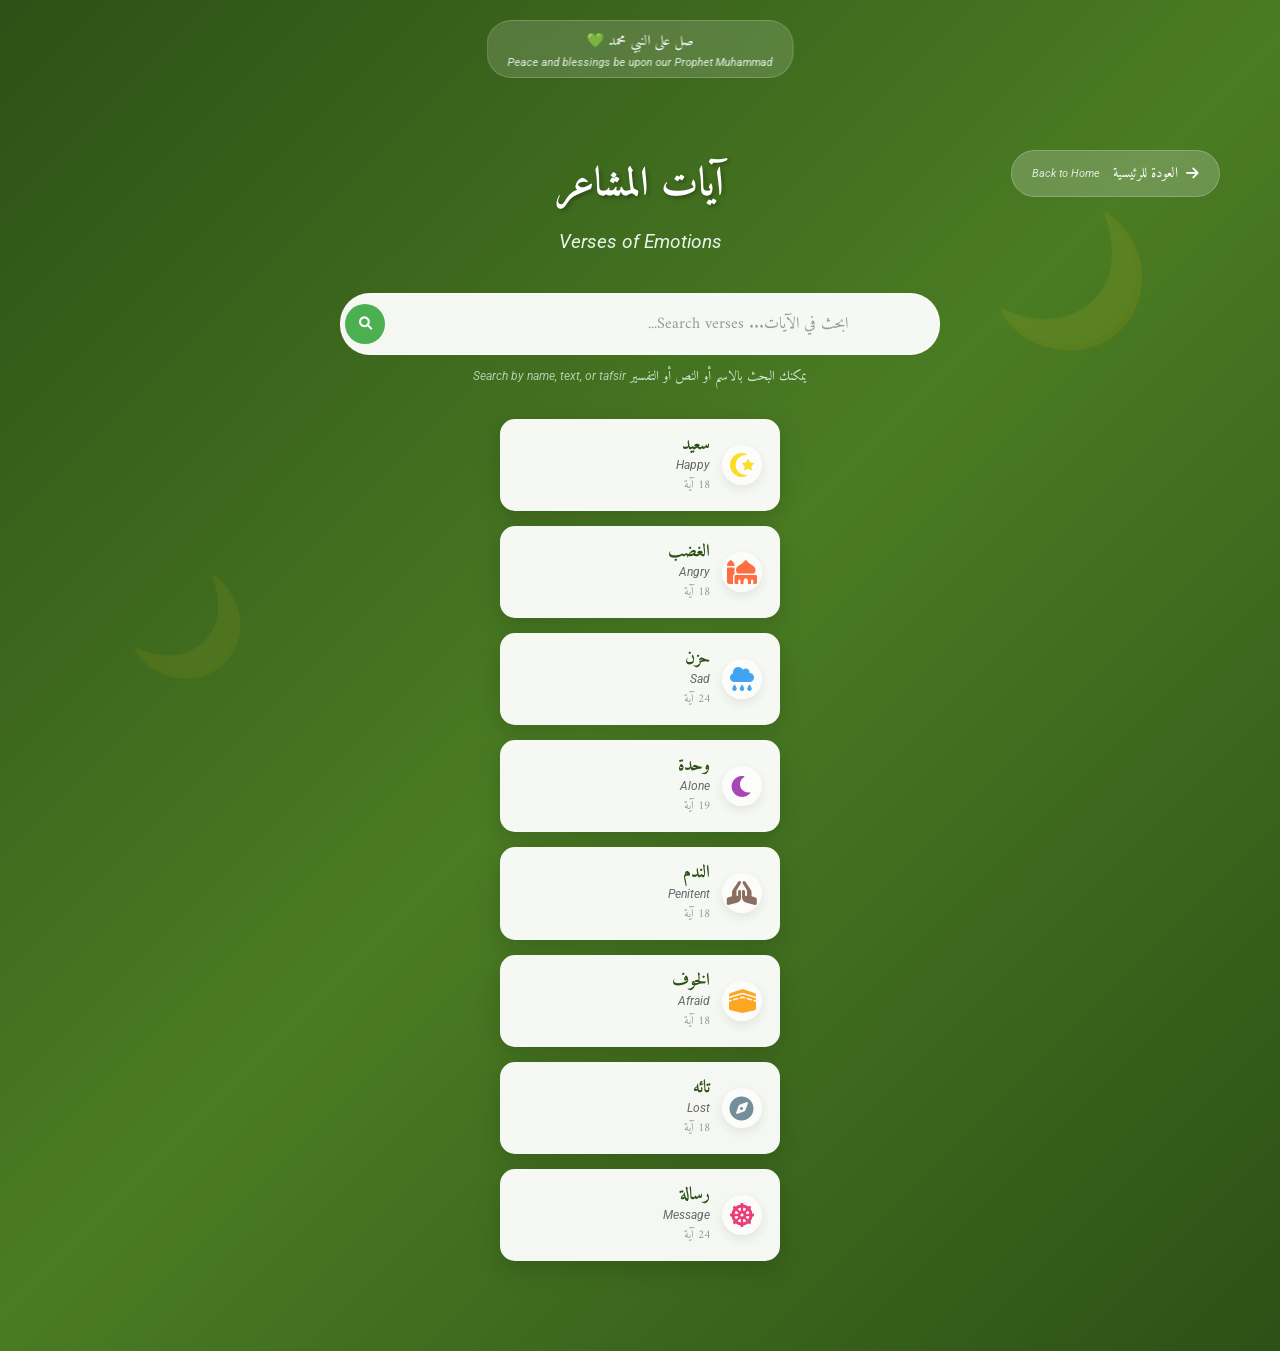
==== commit affd0752: "Update ayat.html" ====
--- a/ayat.html
+++ b/ayat.html
@@ -107,7 +107,7 @@
         // إنشاء النقاط البيضاء المتحركة
         function createFloatingDots() {
             const container = document.getElementById('floatingDots');
-            const dotCount = 30;
+            const dotCount = 60;
             for (let i = 0; i < dotCount; i++) {
                 const dot = document.createElement('div');
                 dot.className = 'dot';
@@ -530,4 +530,4 @@
         }
     </script>
 </body>
-</html>+</html>
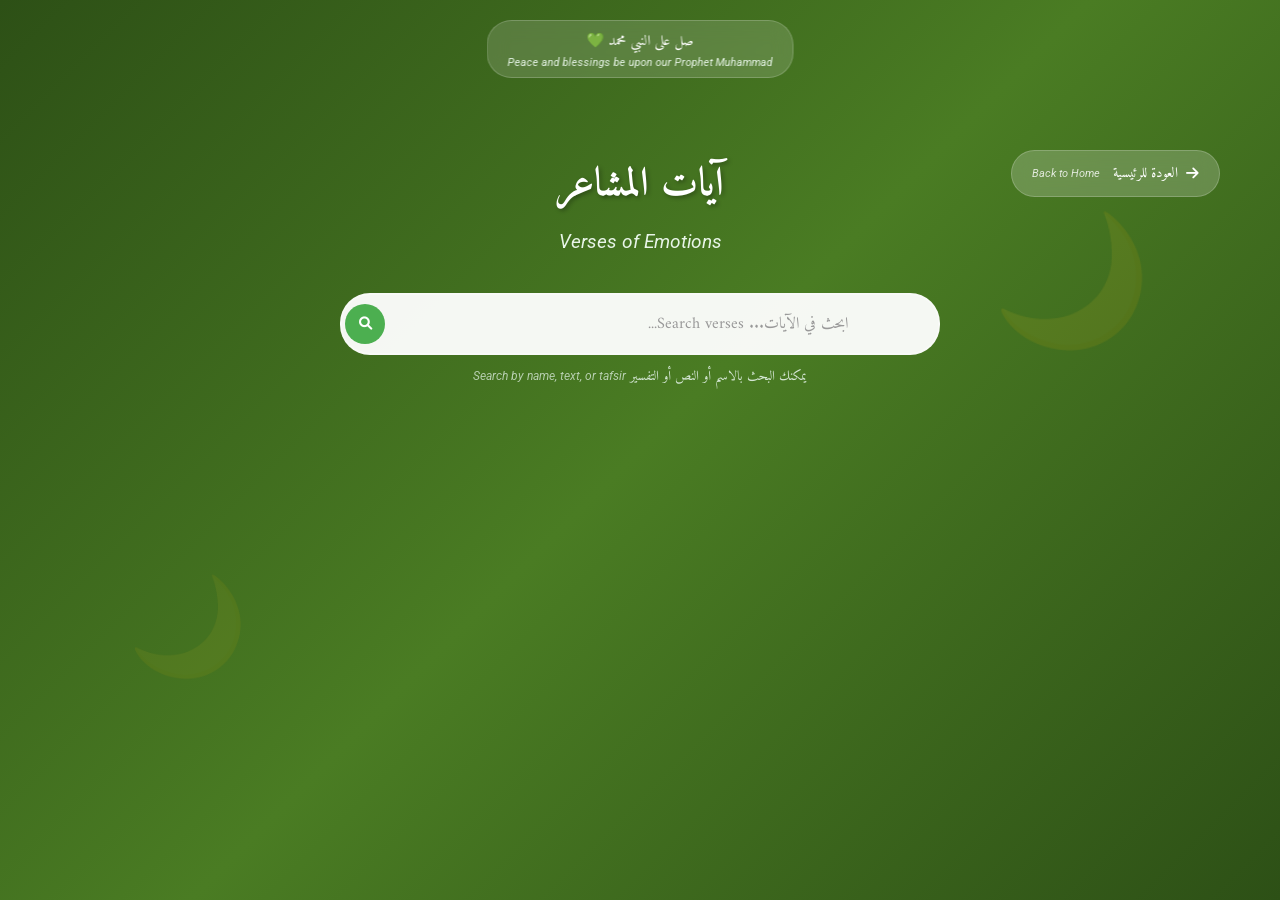
==== commit 05c1e4cf: "Update ayat.html" ====
--- a/ayat.html
+++ b/ayat.html
@@ -104,20 +104,35 @@
     </div>
 
     <script>
-        // إنشاء النقاط البيضاء المتحركة
-        function createFloatingDots() {
-            const container = document.getElementById('floatingDots');
-            const dotCount = 60;
-            for (let i = 0; i < dotCount; i++) {
-                const dot = document.createElement('div');
-                dot.className = 'dot';
-                dot.style.left = Math.random() * 100 + '%';
-                dot.style.animationDuration = (10 + Math.random() * 10) + 's';
-                dot.style.animationDelay = Math.random() * 5 + 's';
-                const size = 3 + Math.random() * 3;
-                dot.style.width = size + 'px';
-                dot.style.height = size + 'px';
-                container.appendChild(dot);
+      function createFloatingDots() {
+    const container = document.getElementById('floatingDots');
+    const dotCount = 100; // عدد نقاط أكثر لمظهر غني
+
+    for (let i = 0; i < dotCount; i++) {
+        const dot = document.createElement('div');
+        dot.className = 'dot';
+        
+        // تغيير مدى الحجم (من 1px إلى 8px) لخلق تباين في العمق
+        const size = Math.random() * 7 + 1; 
+        dot.style.width = size + 'px';
+        dot.style.height = size + 'px';
+
+        // جعل النقاط الكبيرة أسرع قليلاً من الصغيرة لإضافة واقعية
+        const duration = (20 - size) + (Math.random() * 5); 
+        dot.style.animationDuration = duration + 's';
+        
+        // توزيع عشوائي على العرض والبدء
+        dot.style.left = Math.random() * 100 + '%';
+        dot.style.animationDelay = Math.random() * 10 + 's';
+        
+        // إضافة شفافية عشوائية لتعزيز مظهر "الضبابية" أو البعد
+        dot.style.opacity = Math.random() * 0.5 + 0.2;
+
+        container.appendChild(dot);
+    }
+}
+createFloatingDots();
+
             }
         }
         window.addEventListener('load', createFloatingDots);
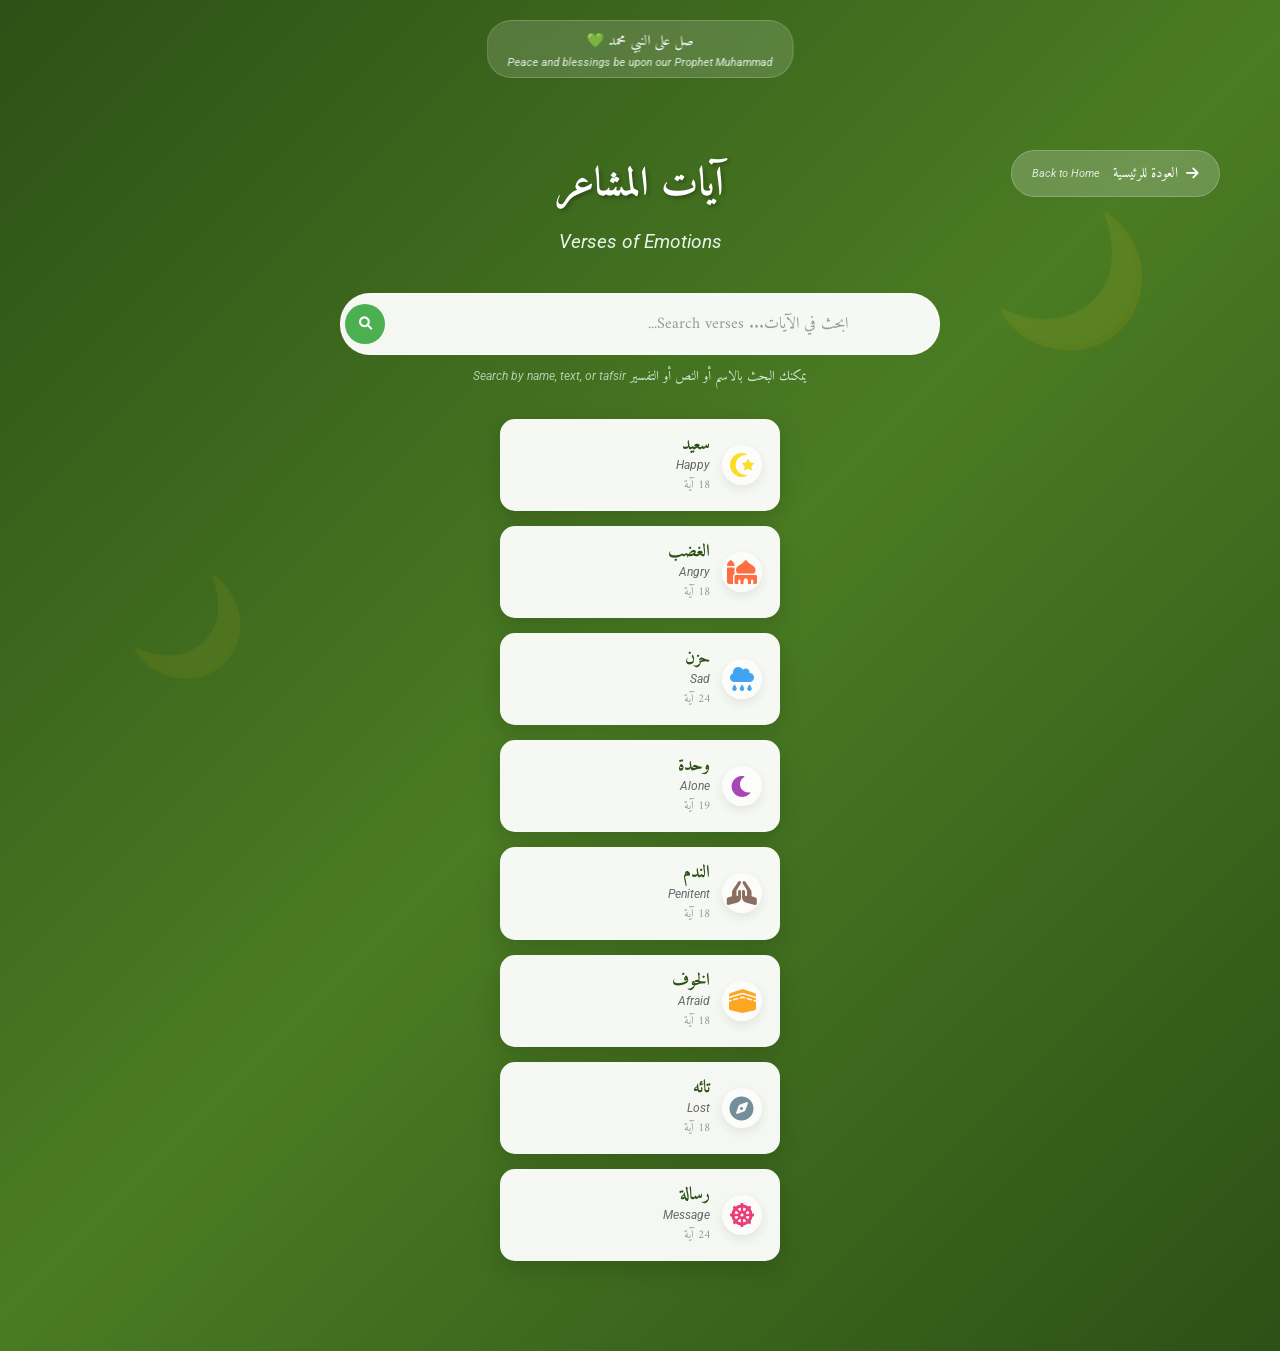
==== commit bb7e2955: "Add files via upload" ====
--- a/ayat.html
+++ b/ayat.html
@@ -104,35 +104,20 @@
     </div>
 
     <script>
-      function createFloatingDots() {
-    const container = document.getElementById('floatingDots');
-    const dotCount = 100; // عدد نقاط أكثر لمظهر غني
-
-    for (let i = 0; i < dotCount; i++) {
-        const dot = document.createElement('div');
-        dot.className = 'dot';
-        
-        // تغيير مدى الحجم (من 1px إلى 8px) لخلق تباين في العمق
-        const size = Math.random() * 7 + 1; 
-        dot.style.width = size + 'px';
-        dot.style.height = size + 'px';
-
-        // جعل النقاط الكبيرة أسرع قليلاً من الصغيرة لإضافة واقعية
-        const duration = (20 - size) + (Math.random() * 5); 
-        dot.style.animationDuration = duration + 's';
-        
-        // توزيع عشوائي على العرض والبدء
-        dot.style.left = Math.random() * 100 + '%';
-        dot.style.animationDelay = Math.random() * 10 + 's';
-        
-        // إضافة شفافية عشوائية لتعزيز مظهر "الضبابية" أو البعد
-        dot.style.opacity = Math.random() * 0.5 + 0.2;
-
-        container.appendChild(dot);
-    }
-}
-createFloatingDots();
-
+        // إنشاء النقاط البيضاء المتحركة
+        function createFloatingDots() {
+            const container = document.getElementById('floatingDots');
+            const dotCount = 30;
+            for (let i = 0; i < dotCount; i++) {
+                const dot = document.createElement('div');
+                dot.className = 'dot';
+                dot.style.left = Math.random() * 100 + '%';
+                dot.style.animationDuration = (10 + Math.random() * 10) + 's';
+                dot.style.animationDelay = Math.random() * 5 + 's';
+                const size = 3 + Math.random() * 3;
+                dot.style.width = size + 'px';
+                dot.style.height = size + 'px';
+                container.appendChild(dot);
             }
         }
         window.addEventListener('load', createFloatingDots);
@@ -545,4 +530,4 @@
         }
     </script>
 </body>
-</html>
+</html>
